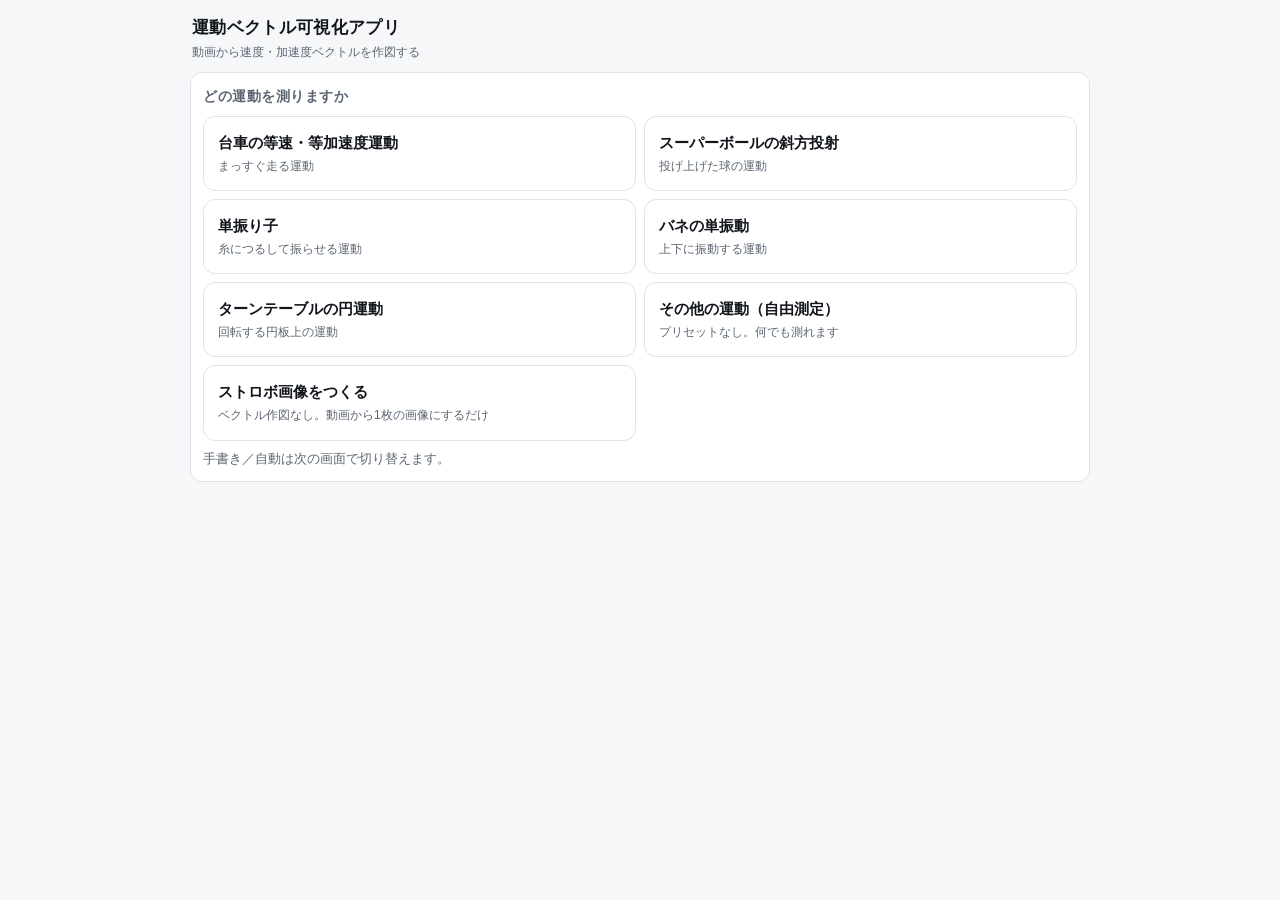
==== index.html @ 80accbe3 "背景と点のずれ・ルーペの欠けを修正、Δv の倍率を1つに、集まるアニメを復活 背景と点のずれ（stage.js） - ストロボ画像をキャンバスいっぱいに引き伸ばして描いていた。点や矢印は   toCa" ====
<!DOCTYPE html>
<html lang="ja">
<head>
<meta charset="utf-8">
<meta name="viewport" content="width=device-width, initial-scale=1, viewport-fit=cover, user-scalable=no">
<title>運動ベクトル可視化</title>
<link rel="stylesheet" href="css/base.css">
<link rel="stylesheet" href="css/app.css">
</head>
<body>
<div class="wrap">

<header>
  <div class="head-row">
    <div>
      <h1>運動ベクトル可視化アプリ</h1>
      <div class="phase">動画から速度・加速度ベクトルを作図する</div>
    </div>
    <button id="goHome" class="ghost hide">← ホーム</button>
  </div>
</header>

<!-- ============ 画面1：読み込み ============ -->
<!-- ============ 画面0：運動のタイル ============ -->
<section id="screen0">
  <div class="card">
    <h2>どの運動を測りますか</h2>
    <div id="tiles" class="tiles"></div>
    <div class="sub spaced">手書き／自動は次の画面で切り替えます。</div>
  </div>
</section>

<section id="screen1" class="hide">
  <div class="card" id="presetCard">
    <div id="presetNote"></div>
    <button id="backToTiles" class="ghost spaced-sm">運動を選び直す</button>
  </div>

  <div class="card" id="predCard">
    <h2>予測</h2>
    <label class="chk"><input type="checkbox" id="usePrediction" checked> 予測ステップを使う（教師が切り替えます）</label>
    <div id="predBody" class="spaced">
      <div id="predQuestions"></div>
      <button id="predSave" class="primary spaced">予測を記録する</button>
    </div>
    <div id="predAnswerBig" class="hide"></div>
    <button id="predRedo" class="ghost spaced-sm">予測を選び直す</button>
  </div>

  <div class="card" id="ideaCard">
    <h2>測ってみたいことリスト</h2>
    <ul class="ideas" id="ideaList"></ul>
    <div class="sub">「自由にどうぞ」より「これ測れる？」の方が手が動きます。</div>
  </div>

  <div class="card">
    <div id="drop">
      <div class="drop-title">運動を撮影した動画を読み込む</div>
      <button class="primary" id="pick">動画を選ぶ</button>
      <input type="file" id="file" accept="video/*">
      <div class="sub drop-note">ここにドラッグ＆ドロップもできます／動画は端末の外に出ません</div>
    </div>
    <div class="row tight spaced hide" id="sampleRow">
      <button id="sampleBtn" class="grow">お手本を試す</button>
    </div>
    <div id="loadState" class="sub load-state"></div>
    <div class="bar hide" id="scanBar"><i></i></div>
  </div>

  <div class="card" id="guideOne">
    <h2>撮影で守ること</h2>
    <div class="lead">カメラを固定して、運動面と平行に撮る。</div>
    <div class="sub spaced-sm">守るルールは一つだけです。</div>
  </div>

  <div class="card" id="guideFull">
    <h2>撮影ガイド</h2>
    <div class="lead">必ず守ること</div>
    <ul class="guide">
      <li>カメラを固定する（スタンド・三脚）</li>
      <li>運動が起きる面と、カメラの撮像面を平行にする</li>
      <li>少し離れてズームで撮る（近くから広角だと遠近で矢印が歪む）</li>
      <li><b>AE/AF をロックする</b>（iPhone は長押し）。露出が動くとストロボ画像が破綻する</li>
      <li><b>運動面と背景の間に距離を取る</b>（影が背景に落ちにくくなる）</li>
    </ul>
    <details>
      <summary>できれば</summary>
      <ul>
        <li>スローモーション（120fps 以上）で撮る。30fps だと室内では尾を引いて中心が定まらない</li>
        <li>明るい場所で撮る／ズームは録画前に決め、録画中は触らない</li>
        <li>動かない場所にも同じシールを1枚貼る（カメラぶれ補正用）</li>
      </ul>
    </details>
  </div>
</section>

<!-- ============ 画面2：コマ送りと打点 ============ -->
<section id="screen2" class="hide">

  <div class="col-main">
  <div class="card pred-strip hide" id="predStrip"></div>

  <div class="card" id="stageCard">
    <div id="stage">
      <video id="vid" playsinline muted class="hide"></video>
      <canvas id="cv"></canvas>
      <canvas id="loupe" width="260" height="260"></canvas>
      <div id="hint">画面をタップで打点／長押しでルーペ</div>
    </div>
    <canvas id="tl"></canvas>
    <div class="row between labels">
      <span class="mono" id="frameLabel">コマ 0 / 0</span>
      <span class="mono sub" id="timeLabel">t = 0.000 s</span>
    </div>
    <div class="row tight spaced-sm">
      <button id="fitTrack" class="grow">軌道に合わせる</button>
      <button id="fitAll" class="ghost">全体</button>
    </div>
    <div class="sub mono spaced-sm" id="fitLabel">全体を表示中</div>
  </div>

  </div><!-- /col-main -->

  <div class="col-side">
  <div class="card card-tool">
    <h2>コマ送り</h2>
    <div class="row tight">
      <button id="prev10">≪ −10</button>
      <button id="prev" class="grow">◀ 前</button>
      <button id="next" class="grow">次 ▶</button>
      <button id="next10">+10 ≫</button>
    </div>
  </div>

  <div class="card card-tool">
    <h2>トリム（解析に使う区間）</h2>
    <div class="row tight">
      <button id="setIn" class="grow">ここをイン点に</button>
      <button id="setOut" class="grow">ここをアウト点に</button>
      <button id="resetTrim" class="ghost">全体</button>
    </div>
    <div class="row tight spaced-sm">
      <button id="gotoIn" class="grow">⇤ イン点へ</button>
      <button id="gotoOut" class="grow">アウト点へ ⇥</button>
    </div>
    <div class="row spaced-sm">
      <label class="chk"><input type="checkbox" id="limitTrim"> イン〜アウトだけを表示する</label>
    </div>
    <div class="sub mono spaced" id="trimLabel"></div>
    <div class="sub">余計な前後（手で押している区間、バウンド後など）を先に切り落とします。追跡・背景推定より前に確定させる設計です。</div>
  </div>

  <div class="card card-tool" id="trackCard">
    <h2>自動追跡</h2>
    <div class="row tight">
      <button id="pickColor" class="grow">追う色を指定</button>
      <button id="pickMarker" class="grow">固定マーカーを指定</button>
    </div>
    <div class="row spaced">
      <span class="sub">追う色</span>
      <span id="colorChip" class="chip"></span>
      <span class="sub mono" id="colorLabel"></span>
    </div>

    <div class="slider spaced">
      <label>色相の幅 <span class="mono" id="hueTolVal">25°</span></label>
      <input type="range" id="hueTol" min="5" max="60" value="25">
    </div>
    <div class="slider">
      <label>彩度の下限 <span class="mono" id="satMinVal">0.35</span></label>
      <input type="range" id="satMin" min="5" max="90" value="35">
    </div>

    <div class="row tight spaced">
      <button id="runTrack" class="primary grow">自動追跡を実行</button>
      <button id="clearTrack" class="ghost">結果を消す</button>
    </div>
    <div class="bar hide spaced-sm" id="trackBar"><i></i></div>

    <div class="row spaced">
      <label class="chk"><input type="checkbox" id="useMarker" checked> カメラぶれ補正を使う（固定マーカーの変位を差し引く）</label>
    </div>
    <div class="sub spaced" id="trackResult">シールをタップして色を指定してから実行してください。追跡できなかったコマは手動で打てます。</div>
    <button id="gotoLost" class="ghost hide spaced">見失ったコマへ</button>
  </div>

  <div class="card card-tool" id="pointCard">
    <h2>打点</h2>
    <div class="row tight">
      <button id="delCur" class="grow">このコマの点を消す</button>
      <button id="undo" class="grow">直前を取り消す</button>
      <button id="clearAll" class="ghost">全消去</button>
    </div>
    <div class="row spaced">
      <label class="chk"><input type="checkbox" id="autoAdv" checked> 打点したら
        <input type="number" id="advStep" value="2" min="1" max="60"> コマ進む</label>
    </div>
    <div class="sub">この自動送りが、手動打点の<b>等間隔を保証しています</b>。切ると Δt が不揃いになります。</div>
    <div class="row tight spaced">
      <button id="halveStep" class="grow">間を埋める（点を倍にする）</button>
      <button id="cancelFill" class="ghost hide">やめる</button>
    </div>
    <div class="sub" id="fillInfo">粗く打ってしまっても、あとから間のコマへ順に案内します。撮り直しは要りません。</div>
    <div class="row tight spaced-sm">
      <label class="chk"><input type="checkbox" id="showAll" checked> 打点をすべて表示</label>
      <label class="chk"><input type="checkbox" id="showNum" checked> 番号を表示</label>
    </div>
    <div class="sub mono spaced" id="ptLabel"></div>
  </div>

  <div class="card card-tool">
    <h2>使うコマ（等間隔）</h2>
    <div class="slider">
      <label>何コマおきに使うか <span class="mono" id="selIntervalVal">3 コマおき</span></label>
      <input type="range" id="selInterval" min="1" max="30" value="3">
    </div>
    <div class="sub mono" id="selInfo"></div>
    <div class="slider spaced">
      <label>開始をずらす <span class="mono" id="selOffsetVal">0 コマ</span></label>
      <input type="range" id="selOffset" min="0" max="5" value="0">
    </div>
    <div class="row tight">
      <button id="useSuggest" class="grow">推奨の間隔にする</button>
    </div>
    <div class="row spaced">
      <label class="chk"><input type="checkbox" id="showPreview"> 加速度のプレビューを出す（教師用・<b>答えが見えます</b>）</label>
    </div>
    <div class="sub spaced" id="selSuggest"></div>
    <details class="spaced">
      <summary>点の数の上限</summary>
      <div class="slider spaced-sm">
        <label>最大 <span class="mono" id="selCountVal">24 点</span></label>
        <input type="range" id="selCount" min="3" max="30" value="24">
      </div>
      <div class="sub">区間が長いと点が多くなりすぎてストロボ画像が潰れます。その上限です。</div>
    </details>
    <div class="sub spaced">
      使う範囲は<b>トリム</b>で決めます。ここでは「何コマおきに使うか」だけを決めてください。
      間隔を狭めると点が増え、広げると減ります。「Δv の向きの不確かさ」が、その間隔で読み取れる精度です。
    </div>
  </div>

  <div class="card card-tool">
    <h2>ストロボ画像</h2>
    <div class="row tight">
      <select id="strobeMethod" class="grow">
        <option value="diff">中央値背景＋全画面差分（既定）</option>
        <option value="cutout">マーカー切り抜き貼り付け（退避先）</option>
        <option value="lighten">比較明合成（暗幕向き）</option>
      </select>
    </div>
    <div class="row tight spaced">
      <button id="makeStrobe" class="primary grow">ストロボ画像を作る</button>
    </div>
    <div class="bar hide spaced-sm" id="strobeBar"><i></i></div>
    <div class="sub spaced" id="strobeInfo">先に「使うコマ」を決めてから作ります。座標が無くても作れます。</div>

    <div id="thresholdRow" class="slider spaced">
      <label>閾値（物体が欠ける ← → ゴミが写る） <span class="mono" id="thresholdVal">1.00 倍</span></label>
      <input type="range" id="thresholdScale" min="30" max="300" value="100">
      <div class="sub mono" id="thresholdInfo"></div>
    </div>
    <div id="cutoutRow" class="slider hide">
      <label>切り抜き半径 <span class="mono" id="cutoutVal">18 px</span></label>
      <input type="range" id="cutoutRadius" min="6" max="60" value="18">
    </div>
    <div class="row">
      <label class="chk"><input type="checkbox" id="fadeOld" checked> 古いコマを薄くする（振り子・円運動で必要）</label>
    </div>
    <div class="row tight spaced hide" id="strobeAfter">
      <button id="toggleStrobe" class="grow">動画に戻る</button>
      <button id="savePng">PNGで保存</button>
    </div>
    <div class="row tight spaced hide" id="toVectors">
      <button id="goVectors" class="grow">このままベクトルも描いてみますか？</button>
    </div>
  </div>

  <div class="card" id="drawCard">
    <h2>作図</h2>
    <div class="chips" id="stepChips"></div>
    <div class="sub spaced" id="drawHint">ストロボ画像を作ってから「作図をはじめる」を押してください。</div>
    <div class="row tight spaced" id="drawModeRow">
      <select id="drawMode" class="grow">
        <option value="hand">手書きモード（生徒が描く）</option>
        <option value="auto">自動モード（提示・下見用）</option>
      </select>
    </div>
    <div id="autoSetupRow" class="hide spaced">
      <label class="chk"><input type="checkbox" id="autoRunAll" checked>
        結果（軌道の上の矢印）まで一気に進む</label>
      <div class="sub spaced-sm" id="autoQuality"></div>
      <button id="autoWiden" class="hide spaced-sm grow"></button>
    </div>
    <button id="startDraw" class="primary spaced">作図をはじめる</button>
    <div class="row tight spaced hide" id="drawActions">
      <button id="fillRest" class="hide grow">残りを自動で描く</button>
      <button id="nextStep" class="primary hide grow">次のステップへ</button>
      <button id="collectBtn" class="primary hide grow">始点を揃える</button>
      <button id="confirmDv" class="primary hide grow">この向きで決定</button>
      <button id="restPairs" class="hide grow">残りの組を自動で</button>
      <button id="checkBtn" class="primary hide grow">答え合わせ</button>
      <button id="advBtn" class="ghost hide grow">発展：ホドグラフ</button>
      <button id="autoNext" class="primary hide grow">次へ</button>
      <button id="drawUndo" class="ghost hide">1本消す</button>
      <button id="drawReset" class="ghost hide">最初から</button>
      <button id="drawExit" class="ghost hide">作図をやめる</button>
    </div>
    <div class="row tight spaced-sm hide" id="animRow">
      <label class="chk"><input type="checkbox" id="fastAnim"> アニメを速く</label>
    </div>
    <div class="slider hide spaced" id="dvScaleRow">
      <label>Δv の拡大 <span class="mono" id="hodoZoomVal">×1.0（実寸）</span></label>
      <input type="range" id="hodoZoom" min="10" max="80" value="10">
      <div class="sub spaced-sm">⑤の軌道上でも、発展のホドグラフでも同じ倍率を使います。</div>
    </div>
    <div id="hodoRow" class="hide spaced">
      <div class="sub spaced-sm">発展。速度ベクトルの始点を1つの原点に集めた図です。⑤の軌道上の Δv と行き来しながら見てください。</div>
      <select id="hodoMode">
        <option value="all">全集合（矢印をすべて重ねる）</option>
        <option value="pair">ペア送り（2本ずつ送る）</option>
        <option value="stair">階段（始点をずらして並べる）</option>
      </select>
      <div class="slider hide spaced-sm" id="gapRow">
        <label>段差（0 にすると全部重なります） <span class="mono" id="hodoGapVal">100 %</span></label>
        <input type="range" id="hodoGap" min="0" max="100" value="100">
      </div>
      <div class="slider hide spaced-sm" id="pairRow">
        <label>組を送る <span class="mono" id="pairVal"></span></label>
        <input type="range" id="pairSlider" min="0" max="8" value="0">
      </div>
    </div>
    <div id="layerRow" class="hide spaced">
      <div class="sub">軌道の上に何を描くか</div>
      <div class="row tight spaced-sm">
        <label class="chk"><input type="checkbox" id="lyPos"> ① 位置</label>
        <label class="chk"><input type="checkbox" id="lyVel" checked> ② 速度</label>
        <label class="chk"><input type="checkbox" id="lyDv" checked> Δv（加速度）</label>
        <label class="chk"><input type="checkbox" id="lyPred" checked> 予測</label>
      </div>
      <div class="row spaced-sm">
        <label class="chk"><input type="checkbox" id="focusOn"> 1点ずつ見る（軌道の上で三角形を作る）</label>
      </div>
      <div class="slider hide spaced-sm" id="focusRow">
        <label>どの点 <span class="mono" id="focusVal"></span></label>
        <input type="range" id="focusSlider" min="0" max="8" value="0">
      </div>
      <div class="sub mono spaced-sm" id="scaleNote"></div>
    </div>
    <div class="sub" id="checkResult"></div>
    <div id="revealBox" class="reveal hide"></div>
  </div>

  <div class="card card-tool">
    <h2>診断</h2>
    <table class="stat"><tbody id="stats"></tbody></table>
    <div id="warnBox" class="spaced"></div>
  </div>

  <div class="card card-tool">
    <h2>書き出し・確認</h2>
    <div class="row tight">
      <button id="csv" class="grow">座標をCSVで書き出す</button>
      <button id="dump" class="ghost">コンソールに出力</button>
    </div>
    <div class="row tight spaced">
      <button id="rot" class="ghost">画像を90°回す</button>
      <button id="reload" class="ghost">別の動画を読む</button>
    </div>
    <div class="sub spaced">開発者コンソールで <span class="mono">state.frames</span> を確認できます（<span class="mono">window.state</span>）。</div>
  </div>
  </div><!-- /col-side -->

</section>
</div>

<!-- ===================================================================
     読み込み順（依存の浅いものから）。build.py はこの順に連結する。
     順序を変えるときは README.md の「モジュール構成」も直すこと。
     =================================================================== -->
<script src="js/core/state.js"></script>
<script src="js/core/bus.js"></script>
<script src="js/core/coords.js"></script>
<script src="js/ui/dom.js"></script>
<script src="js/presets/presets.js"></script>
<script src="js/presets/samples.js"></script>
<script src="js/core/points.js"></script>
<script src="js/core/drawing.js"></script>
<script src="js/core/wakelock.js"></script>
<script src="js/analysis/color.js"></script>
<script src="js/analysis/blob.js"></script>
<script src="js/analysis/strobe.js"></script>
<script src="js/video/frames.js"></script>
<script src="js/video/scanner.js"></script>
<script src="js/video/loader.js"></script>
<script src="js/video/tracker.js"></script>
<script src="js/ui/stage.js"></script>
<script src="js/ui/arrows.js"></script>
<script src="js/ui/overlay.js"></script>
<script src="js/ui/timeline.js"></script>
<script src="js/ui/loupe.js"></script>
<script src="js/ui/pointer.js"></script>
<script src="js/analysis/diagnostics.js"></script>
<script src="js/io/exporter.js"></script>
<script src="js/ui/controls.js"></script>
<script src="js/ui/track-controls.js"></script>
<script src="js/ui/selection.js"></script>
<script src="js/ui/hodograph.js"></script>
<script src="js/ui/draw-steps.js"></script>
<script src="js/ui/prediction.js"></script>
<script src="js/ui/tiles.js"></script>
<script src="js/ui/strobe-controls.js"></script>
<script src="js/main.js"></script>
</body>
</html>
---- css/base.css ----
/* base.css — 配色トークン・リセット・共通部品
   画面固有のレイアウトは app.css に書くこと */
:root{
  --bg:#f6f7f9; --card:#fff; --ink:#12161c; --sub:#5b6572;
  --line:#dfe3e8; --accent:#0b6bcb; --accent-ink:#fff;
  --warn:#c0392b; --ok:#1b7f4b; --mark:#ff2d6f;
  --radius:12px;
}
*{box-sizing:border-box; -webkit-tap-highlight-color:transparent;}
html,body{margin:0; padding:0;}
body{
  background:var(--bg); color:var(--ink);
  font:15px/1.6 -apple-system,BlinkMacSystemFont,"Hiragino Sans","Noto Sans JP",sans-serif;
  padding:0 12px 40px; overscroll-behavior-y:contain;
}
.wrap{max-width:900px; margin:0 auto;}

/* --- 部品 --- */
.card{background:var(--card); border:1px solid var(--line); border-radius:var(--radius); padding:12px; margin-bottom:12px;}
.card h2{font-size:14px; margin:0 0 8px; color:var(--sub); font-weight:600; letter-spacing:.04em;}
button{
  font:inherit; font-weight:600; color:var(--ink); background:#fff;
  border:1px solid var(--line); border-radius:10px; min-height:44px; padding:0 14px; cursor:pointer;
}
button:active{background:#eef1f5;}
button.primary{background:var(--accent); color:var(--accent-ink); border-color:var(--accent);}
button.ghost{background:transparent;}
button:disabled{opacity:.4; cursor:default;}
input[type=number]{font:inherit; width:64px; min-height:40px; border:1px solid var(--line); border-radius:8px; padding:0 8px;}
label.chk{display:inline-flex; align-items:center; gap:6px; font-size:13px; color:var(--sub);}
details{border-top:1px solid var(--line); padding-top:10px; margin-top:10px;}
summary{cursor:pointer; font-weight:600; font-size:14px;}
details ul{margin:8px 0 0 -8px; padding-left:20px;}
details li{margin:4px 0; font-size:13px; color:var(--sub);}
details li b{color:var(--ink);}
.bar{height:8px; background:#e6e9ee; border-radius:5px; overflow:hidden;}
.bar>i{display:block; height:100%; background:var(--accent); width:0;}
.pill{display:inline-block; padding:2px 8px; border-radius:999px; background:#eef1f5; font-size:12px; color:var(--sub);}
table.stat{width:100%; border-collapse:collapse; font-size:13px;}
table.stat td{padding:3px 0; vertical-align:top;}
table.stat td:first-child{color:var(--sub); width:9.5em;}

/* --- レイアウト用ユーティリティ --- */
.row{display:flex; gap:8px; flex-wrap:wrap; align-items:center;}
.row.tight{gap:6px;}
.row.between{justify-content:space-between;}
.grow{flex:1 1 auto;}
.spaced{margin-top:8px;}
.spaced-sm{margin-top:6px;}
.hide{display:none !important;}

/* --- 文字 --- */
.mono{font-variant-numeric:tabular-nums; font-family:ui-monospace,SFMono-Regular,Menlo,monospace;}
.sub{color:var(--sub); font-size:13px;}
.lead{font-weight:600; font-size:14px;}
.warn{color:var(--warn); font-weight:600;}
.ok{color:var(--ok); font-weight:600;}

/* --- スライダ（閾値の調整。指で動かす前提で太めに） --- */
.slider{margin:6px 0 10px;}
.slider label{display:flex; justify-content:space-between; font-size:13px; color:var(--sub); margin-bottom:2px;}
input[type=range]{width:100%; height:32px; accent-color:var(--accent); background:transparent;}
.chip{display:inline-block; width:22px; height:22px; border-radius:6px; border:1px solid var(--line); vertical-align:middle;}
select{font:inherit; min-height:44px; border:1px solid var(--line); border-radius:10px;
        padding:0 10px; background:#fff; color:var(--ink);}

/* --- 作図のステップ表示 --- */
.chips{display:flex; gap:5px; flex-wrap:wrap;}
.chip-step{font-size:12px; padding:4px 9px; border-radius:999px; background:#eef1f5; color:var(--sub); border:1px solid transparent;}
.chip-step.now{background:var(--accent); color:#fff; font-weight:700;}
.chip-step.ok{background:#e6f4ec; color:var(--ok); border-color:#bde0cd;}
.chip-step.back{cursor:pointer; text-decoration:underline dotted;}

/* 作図中は他のカードを畳む。390px の縦画面では、キャンバスと操作ボタンが
   離れているとスクロールしながら描くことになり実用にならない */
body.drawing .card-tool{display:none;}
---- css/app.css ----
/* app.css — 画面固有のレイアウト */
header{padding:14px 2px 10px;}
h1{font-size:17px; margin:0; letter-spacing:.02em;}
.phase{font-size:12px; color:var(--sub); margin-top:2px;}

/* 画面1：読み込み */
#drop{border:2px dashed var(--line); border-radius:14px; padding:26px 14px; text-align:center; background:#fff;}
#drop.hot{border-color:var(--accent); background:#eef5fd;}
#file{display:none;}
.drop-title{font-weight:600; margin-bottom:10px;}
.drop-note{margin-top:10px;}
.load-state{margin-top:10px;}
ul.guide{margin:6px 0 0 -8px; padding-left:20px;}

/* 画面2：ステージ */
#stage{position:relative; background:#0d1117; border-radius:var(--radius); overflow:hidden; touch-action:none;}
#cv{display:block; width:100%; touch-action:none;}
#vid{display:block; width:100%; background:#000;}
#loupe{position:absolute; pointer-events:none; display:none; z-index:5;}
/* ヒントは必ず pointer-events:none にすること。
   左上の打点をこのラベルが吸い込んでしまう（実際に踏んだ不具合） */
#hint{position:absolute; left:8px; top:8px; z-index:4; background:rgba(0,0,0,.55); color:#fff;
      font-size:12px; padding:4px 8px; border-radius:6px;
      pointer-events:none; transition:opacity .5s;}
#hint.fade{opacity:0;}
#tl{display:block; width:100%; height:52px; touch-action:none; margin-top:6px;}
.labels{margin-top:2px;}

/* 予測ステップ */
.pred-q{margin-bottom:12px;}
.pred-qtext{font-weight:600; font-size:14px; margin-bottom:6px;}
.pred-opt{display:flex; align-items:center; gap:8px; min-height:40px; padding:2px 6px;
          border:1px solid var(--line); border-radius:8px; margin-bottom:5px; font-size:14px;}
.pred-opt b{display:inline-block; width:1.4em; text-align:center; color:var(--accent);}
.pred-title{font-size:12px; color:var(--sub); letter-spacing:.06em;}
.pred-big{font-size:38px; font-weight:800; letter-spacing:.10em; line-height:1.15; color:var(--ink);}
.pred-line{font-size:14px; margin-top:2px;}
.pred-strip{display:flex; align-items:center; gap:10px; padding:8px 12px; font-size:13px; color:var(--sub);}
.pred-strip-big{font-size:22px; letter-spacing:.10em; color:var(--ink);}

/* トップページのタイル */
.tiles{display:grid; grid-template-columns:1fr; gap:8px;}
@media (min-width:560px){ .tiles{grid-template-columns:1fr 1fr;} }
.tile{display:flex; flex-direction:column; align-items:flex-start; gap:2px;
      text-align:left; padding:14px; min-height:64px; background:#fff;
      border:1px solid var(--line); border-radius:12px; width:100%;}
.tile:active{background:#eef1f5;}
.tile-name{font-size:15px; font-weight:700;}
.tile-sub{font-size:12px; color:var(--sub); font-weight:400;}
ul.ideas{margin:6px 0 10px -8px; padding-left:20px; columns:2; font-size:13px; color:var(--sub);}
ul.ideas li{margin:2px 0; break-inside:avoid;}

/* ストロボ画像だけを作るモードでは、追跡・打点・作図を出さない */
body.mode-strobe #trackCard,
body.mode-strobe #pointCard,
body.mode-strobe #drawCard{display:none;}
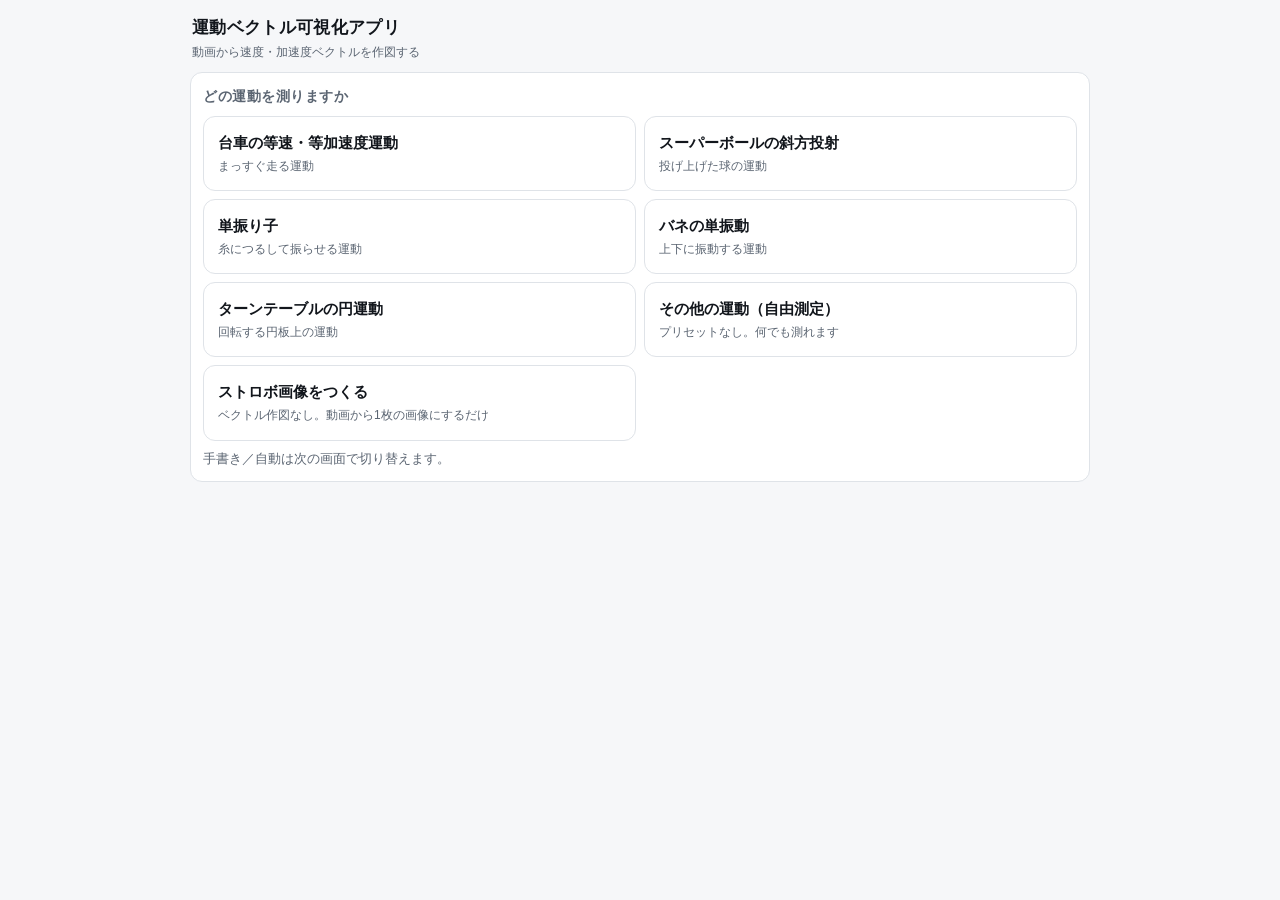
==== commit f34c1e8b: "はみ出した矩形の描画を修正、点の数を主役に、発展の集約を一本ずつ 背景と点のずれ（実機で再発） - ③④で広げる表示範囲 pairViewCrop が動画の外へ出ていた。横画面の動画   1920x1" ====
--- a/index.html
+++ b/index.html
@@ -226,16 +226,18 @@
       <label class="chk"><input type="checkbox" id="showPreview"> 加速度のプレビューを出す（教師用・<b>答えが見えます</b>）</label>
     </div>
     <div class="sub spaced" id="selSuggest"></div>
-    <details class="spaced">
-      <summary>点の数の上限</summary>
-      <div class="slider spaced-sm">
-        <label>最大 <span class="mono" id="selCountVal">24 点</span></label>
-        <input type="range" id="selCount" min="3" max="30" value="24">
-      </div>
-      <div class="sub">区間が長いと点が多くなりすぎてストロボ画像が潰れます。その上限です。</div>
-    </details>
+    <div class="slider spaced">
+      <label>使う点の数（上限） <span class="mono" id="selCountVal">8 点</span></label>
+      <input type="range" id="selCount" min="3" max="30" value="8">
+    </div>
     <div class="sub spaced">
-      使う範囲は<b>トリム</b>で決めます。ここでは「何コマおきに使うか」だけを決めてください。
+      <b>点を減らすと、1本あたりの矢印が長くなって作図しやすくなります。</b>
+      矢印は実寸で描くので、矢印の長さはそのまま点の間隔です。
+      間隔が広がるぶん Δv の向きの精度も上がるので、作図のしやすさと測定の確かさは同じ方向を向きます。
+      一次元の運動なら5点（3組）で規則性は見えます。円運動は回転が見えるよう7〜8点あると安心です。
+    </div>
+    <div class="sub spaced">
+      使う範囲は<b>トリム</b>で決めます。ここでは「何コマおきに使うか」と「点の数」を決めてください。
       間隔を狭めると点が増え、広げると減ります。「Δv の向きの不確かさ」が、その間隔で読み取れる精度です。
     </div>
   </div>
@@ -316,6 +318,7 @@
     </div>
     <div id="hodoRow" class="hide spaced">
       <div class="sub spaced-sm">発展。速度ベクトルの始点を1つの原点に集めた図です。⑤の軌道上の Δv と行き来しながら見てください。</div>
+      <label class="chk spaced-sm"><input type="checkbox" id="hodoDv"> Δv も重ねる（まず先端が描く形を見てから）</label>
       <select id="hodoMode">
         <option value="all">全集合（矢印をすべて重ねる）</option>
         <option value="pair">ペア送り（2本ずつ送る）</option>
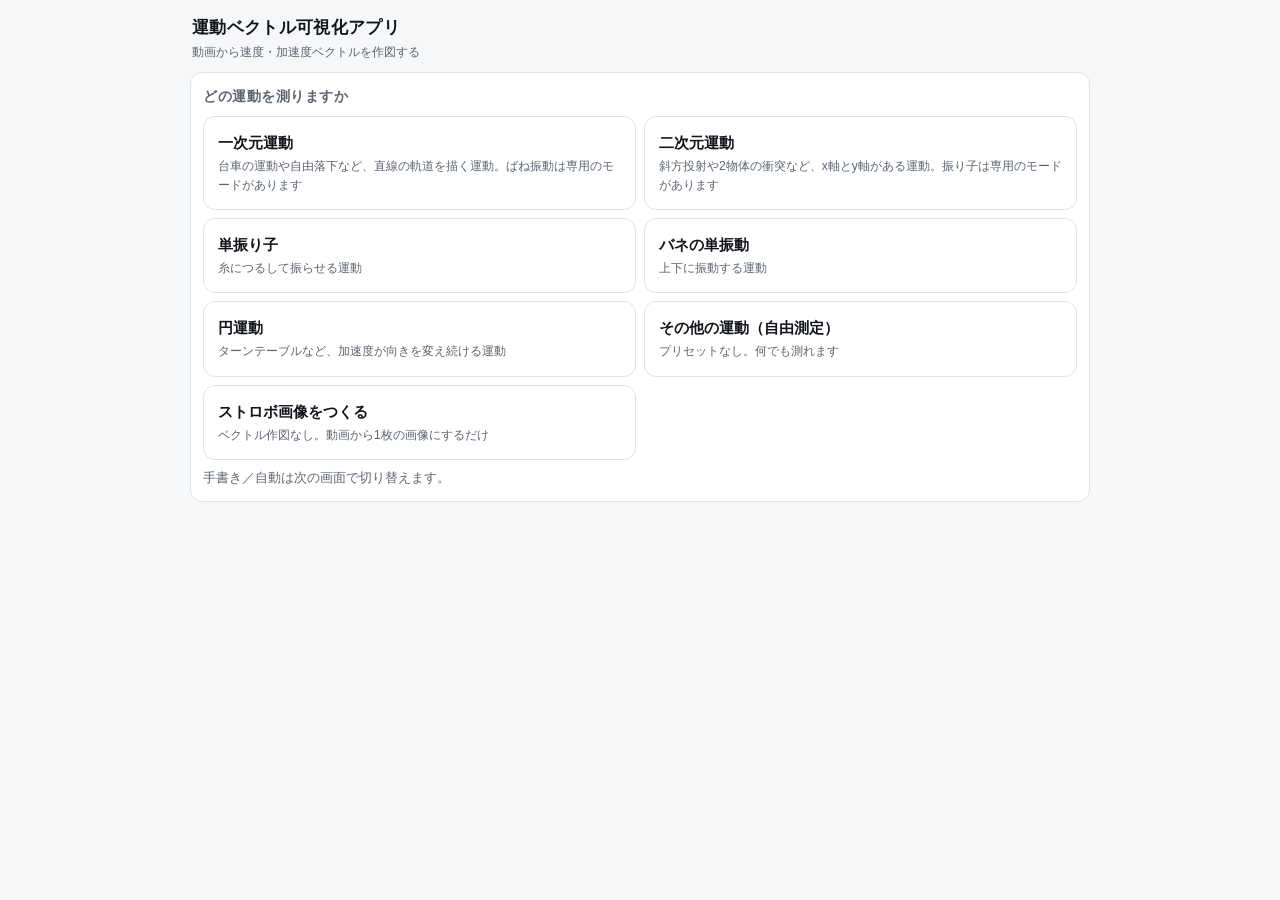
==== commit 83d21e66: "点の数を主、間隔を従に。タイル名を運動の種類へ。予測は既定OFF 点の数が主、間隔は従 - 作図で決めたいのは「何点使うか」であって「何コマおきか」ではない。   点の数から間隔を逆算すれば、点は必ず" ====
--- a/index.html
+++ b/index.html
@@ -38,7 +38,7 @@
 
   <div class="card" id="predCard">
     <h2>予測</h2>
-    <label class="chk"><input type="checkbox" id="usePrediction" checked> 予測ステップを使う（教師が切り替えます）</label>
+    <label class="chk"><input type="checkbox" id="usePrediction"> 予測ステップを使う（教師が切り替えます）</label>
     <div id="predBody" class="spaced">
       <div id="predQuestions"></div>
       <button id="predSave" class="primary spaced">予測を記録する</button>
@@ -211,35 +211,29 @@
   <div class="card card-tool">
     <h2>使うコマ（等間隔）</h2>
     <div class="slider">
-      <label>何コマおきに使うか <span class="mono" id="selIntervalVal">3 コマおき</span></label>
-      <input type="range" id="selInterval" min="1" max="30" value="3">
-    </div>
-    <div class="sub mono" id="selInfo"></div>
-    <div class="slider spaced">
-      <label>開始をずらす <span class="mono" id="selOffsetVal">0 コマ</span></label>
-      <input type="range" id="selOffset" min="0" max="5" value="0">
-    </div>
-    <div class="row tight">
-      <button id="useSuggest" class="grow">推奨の間隔にする</button>
-    </div>
+      <label>使う点の数 <span class="mono" id="selCountVal">7 点</span></label>
+      <input type="range" id="selCount" min="3" max="20" value="7">
+    </div>
+    <div class="sub spaced-sm"><b>点を減らすと、1本あたりの矢印が長くなって作図しやすくなります。</b>
+      間隔はトリムした区間に行き渡るよう自動で決まります。</div>
+    <div class="sub mono spaced" id="selInfo"></div>
+    <div class="sub spaced" id="selSuggest"></div>
     <div class="row spaced">
       <label class="chk"><input type="checkbox" id="showPreview"> 加速度のプレビューを出す（教師用・<b>答えが見えます</b>）</label>
     </div>
-    <div class="sub spaced" id="selSuggest"></div>
-    <div class="slider spaced">
-      <label>使う点の数（上限） <span class="mono" id="selCountVal">8 点</span></label>
-      <input type="range" id="selCount" min="3" max="30" value="8">
-    </div>
-    <div class="sub spaced">
-      <b>点を減らすと、1本あたりの矢印が長くなって作図しやすくなります。</b>
-      矢印は実寸で描くので、矢印の長さはそのまま点の間隔です。
-      間隔が広がるぶん Δv の向きの精度も上がるので、作図のしやすさと測定の確かさは同じ方向を向きます。
-      一次元の運動なら5点（3組）で規則性は見えます。円運動は回転が見えるよう7〜8点あると安心です。
-    </div>
-    <div class="sub spaced">
-      使う範囲は<b>トリム</b>で決めます。ここでは「何コマおきに使うか」と「点の数」を決めてください。
-      間隔を狭めると点が増え、広げると減ります。「Δv の向きの不確かさ」が、その間隔で読み取れる精度です。
-    </div>
+    <details class="spaced">
+      <summary>詳細（間隔と開始位置を手で決める）</summary>
+      <div class="slider spaced-sm">
+        <label>何コマおきに使うか <span class="mono" id="selIntervalVal">3 コマおき</span></label>
+        <input type="range" id="selInterval" min="1" max="30" value="3">
+      </div>
+      <div class="slider spaced-sm">
+        <label>開始をずらす <span class="mono" id="selOffsetVal">0 コマ</span></label>
+        <input type="range" id="selOffset" min="0" max="5" value="0">
+      </div>
+      <div class="sub">こちらを動かすと、点が区間の終わりまで届かなくなることがあります。
+        振り子の折り返しをサンプル点に合わせたいときなどに使ってください。</div>
+    </details>
   </div>
 
   <div class="card card-tool">
@@ -341,6 +335,10 @@
         <label class="chk"><input type="checkbox" id="lyDv" checked> Δv（加速度）</label>
         <label class="chk"><input type="checkbox" id="lyPred" checked> 予測</label>
       </div>
+      <div class="row tight spaced-sm">
+        <label class="chk"><input type="checkbox" id="lyRay"> Δv の延長線（破線）</label>
+      </div>
+      <div class="sub spaced-sm">延長線がどこで交わるか見てください。交わらない運動もあります。</div>
       <div class="row spaced-sm">
         <label class="chk"><input type="checkbox" id="focusOn"> 1点ずつ見る（軌道の上で三角形を作る）</label>
       </div>
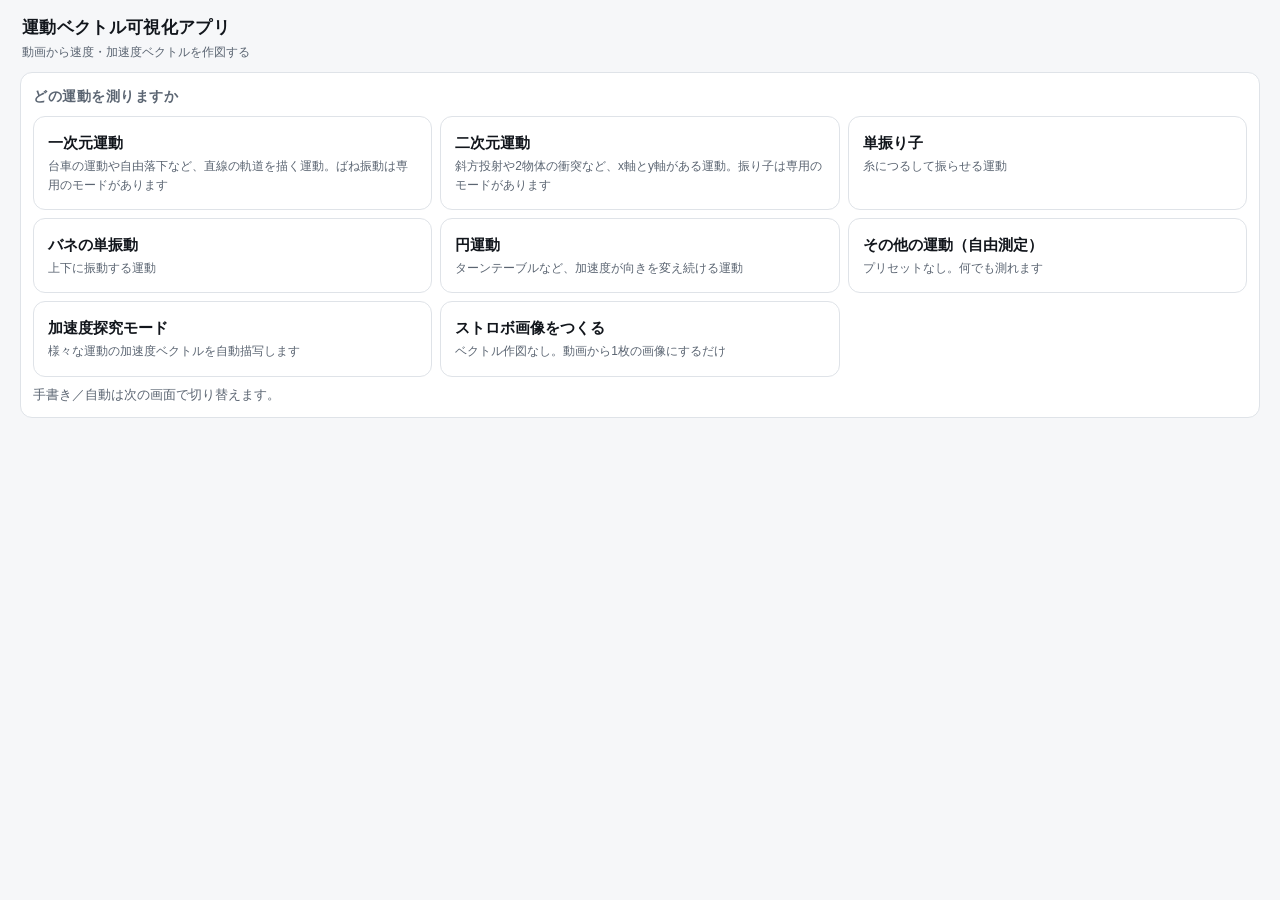
==== commit f582293b: "加速度探究モードを追加（スライダーで即時描写、アニメーションは1回だけ） タイル「加速度探究モード — 様々な運動の加速度ベクトルを自動描写します」。 作図はさせず、使う点の数を動かすたびに加速度ベク" ====
--- a/index.html
+++ b/index.html
@@ -208,7 +208,7 @@
     <div class="sub mono spaced" id="ptLabel"></div>
   </div>
 
-  <div class="card card-tool">
+  <div class="card card-tool" id="selectCard">
     <h2>使うコマ（等間隔）</h2>
     <div class="slider">
       <label>使う点の数 <span class="mono" id="selCountVal">7 点</span></label>
@@ -236,7 +236,7 @@
     </details>
   </div>
 
-  <div class="card card-tool">
+  <div class="card card-tool" id="strobeCard">
     <h2>ストロボ画像</h2>
     <div class="row tight">
       <select id="strobeMethod" class="grow">
@@ -270,6 +270,20 @@
     <div class="row tight spaced hide" id="toVectors">
       <button id="goVectors" class="grow">このままベクトルも描いてみますか？</button>
     </div>
+  </div>
+
+  <!-- 加速度探究モード専用。自動描写だけをする道具なので、作図カードは出さない -->
+  <div class="card" id="exploreCard">
+    <h2>加速度ベクトル</h2>
+    <div class="sub spaced-sm" id="exploreInfo"></div>
+    <div class="row tight spaced">
+      <button id="exploreGo" class="primary grow">次へ（加速度ベクトルを描く）</button>
+      <button id="exploreAgain" class="ghost hide grow">もう一度見る</button>
+    </div>
+    <div class="row tight spaced hide" id="exploreAfter">
+      <button id="exploreDetail" class="grow">詳しい解析へ（自分で作図する）</button>
+    </div>
+    <div id="exploreReveal" class="reveal hide"></div>
   </div>
 
   <div class="card" id="drawCard">
--- a/css/app.css
+++ b/css/app.css
@@ -13,8 +13,9 @@
 ul.guide{margin:6px 0 0 -8px; padding-left:20px;}
 
 /* 画面2：ステージ */
-#stage{position:relative; background:#0d1117; border-radius:var(--radius); overflow:hidden; touch-action:none;}
-#cv{display:block; width:100%; touch-action:none;}
+#stage{position:relative; background:#0d1117; border-radius:var(--radius); overflow:hidden;
+       touch-action:none; display:flex; justify-content:center;}
+#cv{display:block; touch-action:none;}
 #vid{display:block; width:100%; background:#000;}
 #loupe{position:absolute; pointer-events:none; display:none; z-index:5;}
 /* ヒントは必ず pointer-events:none にすること。
@@ -50,7 +51,49 @@
 ul.ideas{margin:6px 0 10px -8px; padding-left:20px; columns:2; font-size:13px; color:var(--sub);}
 ul.ideas li{margin:2px 0; break-inside:avoid;}
 
+/* ===== 加速度探究モード =====
+   作図はさせないので作図カードは出さない。代わりに専用カードを出す。
+   **body.drawing でも「使うコマ」とストロボのカードは畳まないこと。**
+   スライダーを動かすと加速度ベクトルが即時に描き直る、という往復が
+   このモードの本体で、畳むとその往復ができなくなる。 */
+#exploreCard{display:none;}
+body.mode-explore #exploreCard{display:block;}
+body.mode-explore #drawCard{display:none;}
+body.mode-explore.drawing #selectCard,
+body.mode-explore.drawing #strobeCard{display:block;}
+
 /* ストロボ画像だけを作るモードでは、追跡・打点・作図を出さない */
 body.mode-strobe #trackCard,
 body.mode-strobe #pointCard,
 body.mode-strobe #drawCard{display:none;}
+
+/* 解説。結果が出てから出す（先に読ませない） */
+.reveal{margin-top:12px; padding:10px 12px; border-radius:10px;
+        background:#f2f7fd; border:1px solid #cfe2f8;}
+.reveal-title{font-weight:700; font-size:13px; color:var(--accent); margin-bottom:4px;}
+
+/* ===== ヘッダー ===== */
+.head-row{display:flex; align-items:flex-start; justify-content:space-between; gap:10px;}
+#goHome{min-height:36px; padding:0 12px; font-size:13px; white-space:nowrap;}
+
+/* ===== レイアウト =====
+   スマホ：キャンバスを画面の上に貼り付け、操作はその下でスクロールする。
+           キャンバスの高さは画面の 42% までに抑える（stage.js 側で制限）。
+   PC・タブレット：キャンバスを左に固定し、操作は右の列に流す。
+   どちらも「キャンバスを見ながら操作ボタンを押せる」ことが目的。 */
+@media (min-width:900px){
+  .wrap{max-width:1240px;}
+  #screen2{display:grid; grid-template-columns:minmax(0,1.1fr) minmax(360px,0.9fr);
+           gap:14px; align-items:start;}
+  .col-main{position:sticky; top:10px;}
+  #screen0 .tiles{grid-template-columns:1fr 1fr 1fr;}
+  #screen1{display:grid; grid-template-columns:1fr 1fr; gap:0 14px; align-items:start;}
+  #screen1 > .card{margin-bottom:14px;}
+}
+@media (max-width:899px){
+  .col-main{position:sticky; top:0; z-index:20; background:var(--bg); padding-top:6px;}
+  #stageCard{margin-bottom:8px;}
+}
+
+/* ===== ⑥のレイヤー操作 ===== */
+#layerRow{border-top:1px solid var(--line); padding-top:10px;}
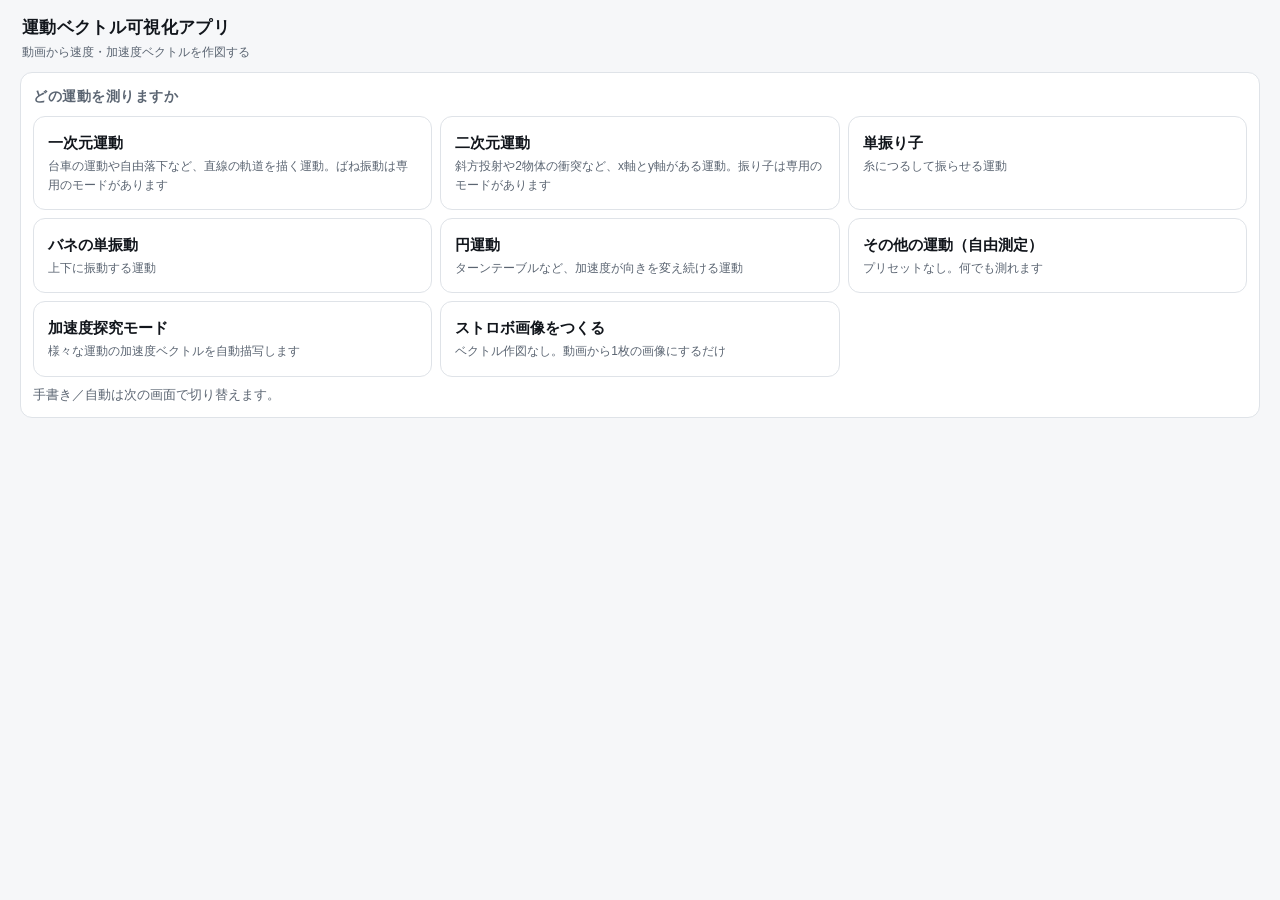
==== commit b4000fcb: "2コマ指定の追跡を追加。ステップの ✓ と飛び先の不具合を直した 【2コマ指定（ステップ3の「いいえ」から）】 ・1コマ目と2コマ目で物体を指定すると、初速・色の範囲・大きさの見当が決まる。   初速" ====
--- a/index.html
+++ b/index.html
@@ -107,6 +107,12 @@
       <canvas id="loupe" width="260" height="260"></canvas>
       <div id="hint">画面をタップで打点／長押しでルーペ</div>
     </div>
+    <!-- ルーペの逃げ場。キャンバスの中に指と重ならない場所が取れないときは
+         こちらに出す。色選択では常にここを使い、拾っている色も並べて見せる。 -->
+    <div class="row tight spaced-sm hide" id="loupeBand">
+      <div id="loupeSlot"></div>
+      <div class="grow sub" id="loupeInfo"></div>
+    </div>
     <canvas id="tl"></canvas>
     <div class="row between labels">
       <span class="mono" id="frameLabel">コマ 0 / 0</span>
@@ -122,8 +128,14 @@
   </div><!-- /col-main -->
 
   <div class="col-side">
+  <div class="card" id="stepNavCard">
+    <div class="stepnav" id="stepNav"></div>
+    <div id="stepNow" class="hide"></div>
+  </div>
+
   <div class="card card-tool">
-    <h2>コマ送り</h2>
+    <h2>コマを送る</h2>
+    <div class="sub spaced-sm">どのステップでもいつでも使えます。</div>
     <div class="row tight">
       <button id="prev10">≪ −10</button>
       <button id="prev" class="grow">◀ 前</button>
@@ -132,36 +144,77 @@
     </div>
   </div>
 
-  <div class="card card-tool">
-    <h2>トリム（解析に使う区間）</h2>
-    <div class="row tight">
-      <button id="setIn" class="grow">ここをイン点に</button>
-      <button id="setOut" class="grow">ここをアウト点に</button>
+  <div class="card card-tool" id="trimCard">
+    <h2>1. 解析に使う区間を決める</h2>
+    <div class="sub spaced-sm">1-1 運動が始まるコマへ送って「ここを t=0 に」。
+      1-2 終わるコマへ送って「ここを終点に」。</div>
+    <div class="row tight">
+      <button id="setIn" class="grow">ここを t=0 に</button>
+      <button id="setOut" class="grow">ここを終点に</button>
       <button id="resetTrim" class="ghost">全体</button>
     </div>
     <div class="row tight spaced-sm">
-      <button id="gotoIn" class="grow">⇤ イン点へ</button>
-      <button id="gotoOut" class="grow">アウト点へ ⇥</button>
+      <button id="gotoIn" class="grow">⇤ t=0 へ</button>
+      <button id="gotoOut" class="grow">終点へ ⇥</button>
     </div>
     <div class="row spaced-sm">
-      <label class="chk"><input type="checkbox" id="limitTrim"> イン〜アウトだけを表示する</label>
+      <label class="chk"><input type="checkbox" id="limitTrim"> この区間だけを表示する</label>
     </div>
     <div class="sub mono spaced" id="trimLabel"></div>
     <div class="sub">余計な前後（手で押している区間、バウンド後など）を先に切り落とします。追跡・背景推定より前に確定させる設計です。</div>
   </div>
 
-  <div class="card card-tool" id="trackCard">
-    <h2>自動追跡</h2>
-    <div class="row tight">
-      <button id="pickColor" class="grow">追う色を指定</button>
-      <button id="pickMarker" class="grow">固定マーカーを指定</button>
+  <div class="card card-tool" id="markCard">
+    <h2>2. 追う色を決める</h2>
+    <div class="sub spaced-sm">2-1 追いたいシールをタップしてください。タップしたあと指でずらして微調整できます。</div>
+    <div class="row tight">
+      <button id="pickColor" class="primary grow">追う色を指定</button>
+      <button id="pickMarker" class="grow" title="カメラが動いてしまったときの補正用です。動かない場所（机や壁）に貼ったシールを指定すると、そのシールが動いたぶんを全部の点から差し引きます。三脚で固定できていれば使わなくて構いません。">固定マーカーを指定<span class="note-mark">※</span></button>
+    </div>
+    <div class="row tight spaced hide" id="pickRow">
+      <button id="pickDecide" class="primary grow">この色で決定</button>
+      <button id="pickCancel" class="ghost">やめる</button>
     </div>
     <div class="row spaced">
       <span class="sub">追う色</span>
       <span id="colorChip" class="chip"></span>
       <span class="sub mono" id="colorLabel"></span>
     </div>
-
+    <!-- 「固定マーカー」が何なのか分からないという指摘。PC はボタンのマウスオン、
+         スマホはこの※の行で説明する（狭い画面でだけ出す） -->
+    <div class="sub spaced" id="markerHelp">※ <b>固定マーカー</b>は、カメラが動いてしまったときの補正用です。
+      動かない場所（机や壁）に貼ったシールを指定すると、そのシールが動いたぶんを全部の点から差し引きます。
+      <b>三脚で固定できていれば使わなくて構いません。</b></div>
+    <div class="row spaced">
+      <label class="chk"><input type="checkbox" id="useMarker" checked> カメラぶれ補正を使う（固定マーカーの変位を差し引く）</label>
+    </div>
+  </div>
+
+  <div class="card card-tool" id="trackCard">
+    <h2>3. 自動で追跡する</h2>
+    <div class="row tight">
+      <button id="runTrack" class="primary grow">自動追跡を実行</button>
+      <button id="clearTrack" class="ghost">結果を消す</button>
+    </div>
+    <div class="bar hide spaced-sm" id="trackBar"><i></i></div>
+    <div class="sub spaced" id="trackResult">先に「追う色を指定」をしてから実行してください。追跡できなかったコマは手動で打てます。</div>
+    <div class="row tight spaced hide" id="trackAskRow">
+      <span class="sub grow">うまくいきましたか？</span>
+      <button id="trackOk" class="primary">はい</button>
+      <button id="trackNg" class="ghost">いいえ</button>
+    </div>
+    <div class="sub spaced hide" id="trackAdvice"></div>
+    <!-- 2コマ指定。うまくいく素材では手順を増やさず、困った人だけが
+         追加の1手を払う形にするため、ここ（「いいえ」のあと）に置く -->
+    <div class="row tight spaced hide" id="twoRow">
+      <button id="twoStart" class="grow">2コマで指定して精度を上げる</button>
+    </div>
+    <div class="sub spaced hide" id="twoInfo"></div>
+    <div class="row tight spaced hide" id="twoRunRow">
+      <button id="twoRun" class="primary grow">この設定で追跡する</button>
+      <button id="twoClear" class="ghost">やめる</button>
+    </div>
+    <button id="gotoLost" class="ghost hide spaced">見失ったコマへ</button>
     <div class="slider spaced">
       <label>色相の幅 <span class="mono" id="hueTolVal">25°</span></label>
       <input type="range" id="hueTol" min="5" max="60" value="25">
@@ -170,22 +223,11 @@
       <label>彩度の下限 <span class="mono" id="satMinVal">0.35</span></label>
       <input type="range" id="satMin" min="5" max="90" value="35">
     </div>
-
-    <div class="row tight spaced">
-      <button id="runTrack" class="primary grow">自動追跡を実行</button>
-      <button id="clearTrack" class="ghost">結果を消す</button>
-    </div>
-    <div class="bar hide spaced-sm" id="trackBar"><i></i></div>
-
-    <div class="row spaced">
-      <label class="chk"><input type="checkbox" id="useMarker" checked> カメラぶれ補正を使う（固定マーカーの変位を差し引く）</label>
-    </div>
-    <div class="sub spaced" id="trackResult">シールをタップして色を指定してから実行してください。追跡できなかったコマは手動で打てます。</div>
-    <button id="gotoLost" class="ghost hide spaced">見失ったコマへ</button>
-  </div>
-
-  <div class="card card-tool" id="pointCard">
-    <h2>打点</h2>
+    <div class="sub">見つけられないときは<b>彩度の下限を下げる</b>、背景まで拾ってしまうときは<b>色相の幅を狭める</b>。</div>
+  </div>
+
+  <details class="card card-tool" id="pointCard">
+    <summary>手で打つ（自動追跡がうまくいかないとき）</summary>
     <div class="row tight">
       <button id="delCur" class="grow">このコマの点を消す</button>
       <button id="undo" class="grow">直前を取り消す</button>
@@ -206,15 +248,15 @@
       <label class="chk"><input type="checkbox" id="showNum" checked> 番号を表示</label>
     </div>
     <div class="sub mono spaced" id="ptLabel"></div>
-  </div>
+  </details>
 
   <div class="card card-tool" id="selectCard">
-    <h2>使うコマ（等間隔）</h2>
+    <h2>4. 使うコマを決める（等間隔）</h2>
     <div class="slider">
       <label>使う点の数 <span class="mono" id="selCountVal">7 点</span></label>
       <input type="range" id="selCount" min="3" max="20" value="7">
     </div>
-    <div class="sub spaced-sm"><b>点を減らすと、1本あたりの矢印が長くなって作図しやすくなります。</b>
+    <div class="sub spaced-sm"><b>点を減らすと矢印が長くなって作図しやすくなります。矢印がズレる場合は点を減らしてみてください。</b>
       間隔はトリムした区間に行き渡るよう自動で決まります。</div>
     <div class="sub mono spaced" id="selInfo"></div>
     <div class="sub spaced" id="selSuggest"></div>
@@ -237,7 +279,7 @@
   </div>
 
   <div class="card card-tool" id="strobeCard">
-    <h2>ストロボ画像</h2>
+    <h2>5. ストロボ画像をつくる</h2>
     <div class="row tight">
       <select id="strobeMethod" class="grow">
         <option value="diff">中央値背景＋全画面差分（既定）</option>
@@ -287,15 +329,18 @@
   </div>
 
   <div class="card" id="drawCard">
-    <h2>作図</h2>
+    <h2>6. 作図</h2>
     <div class="chips" id="stepChips"></div>
     <div class="sub spaced" id="drawHint">ストロボ画像を作ってから「作図をはじめる」を押してください。</div>
-    <div class="row tight spaced" id="drawModeRow">
-      <select id="drawMode" class="grow">
+    <!-- 自動モードは加速度探究モードのタイルと役割が重なった。生徒が
+         「作図をはじめる」の隣でこれを見つけると答えが出てしまうので畳む。 -->
+    <details class="spaced" id="drawModeRow">
+      <summary class="sub">教師用：提示・下見のモード</summary>
+      <select id="drawMode" class="grow spaced-sm">
         <option value="hand">手書きモード（生徒が描く）</option>
         <option value="auto">自動モード（提示・下見用）</option>
       </select>
-    </div>
+    </details>
     <div id="autoSetupRow" class="hide spaced">
       <label class="chk"><input type="checkbox" id="autoRunAll" checked>
         結果（軌道の上の矢印）まで一気に進む</label>
@@ -420,6 +465,7 @@
 <script src="js/ui/controls.js"></script>
 <script src="js/ui/track-controls.js"></script>
 <script src="js/ui/selection.js"></script>
+<script src="js/ui/steps.js"></script>
 <script src="js/ui/hodograph.js"></script>
 <script src="js/ui/draw-steps.js"></script>
 <script src="js/ui/prediction.js"></script>
--- a/css/app.css
+++ b/css/app.css
@@ -51,6 +51,43 @@
 ul.ideas{margin:6px 0 10px -8px; padding-left:20px; columns:2; font-size:13px; color:var(--sub);}
 ul.ideas li{margin:2px 0; break-inside:avoid;}
 
+/* ===== ステップの帯（1〜6） ===== */
+#stepNavCard{padding:8px 10px;}
+.stepnav{display:flex; gap:4px; flex-wrap:wrap;}
+.stepnav .step{display:flex; align-items:center; gap:4px; min-height:34px; padding:0 9px;
+               font-size:12px; border-radius:999px; background:#eef1f5; color:var(--sub);
+               border:1px solid transparent; white-space:nowrap;}
+.stepnav .step b{font-size:13px;}
+.stepnav .step.now{background:var(--accent); color:#fff; font-weight:700;}
+.stepnav .step.ok{background:#e6f4ec; color:var(--ok); border-color:#bde0cd;}
+.stepnav .step.ok b::after{content:'✓'; margin-left:2px;}
+/* いまやること。番号の色だけでは最初の1手へ向かう動線にならないので、
+   1行だけ押せる形で出す。全部済んだら消える（steps.js 側） */
+#stepNow{margin-top:8px;}
+.stepnow-btn{display:block; width:100%; text-align:left; min-height:40px; padding:0 12px;
+             font-size:13px; border-radius:10px; border:1px dashed var(--line);
+             background:#f6f9fe; color:var(--sub);}
+.stepnow-btn b{color:var(--ink);}
+.stepnow-btn:active{background:#eaf1fb;}
+
+/* 畳めるカード（手で打つ／教師用のモード） */
+details.card > summary{font-size:14px; font-weight:700; cursor:pointer; list-style:none;}
+details.card > summary::-webkit-details-marker{display:none;}
+details.card > summary::before{content:'▸ '; color:var(--sub); font-weight:400;}
+details.card[open] > summary::before{content:'▾ ';}
+details.card > summary + *{margin-top:10px;}
+
+/* ルーペの逃げ場。**キャンバスの中に指と重ならない場所が取れないことがある。**
+   スマホではキャンバスの高さを画面の 42% に抑えているので、130px のルーペを
+   置ける隙間が無い（下半分を触ると位置の丸め込みでルーペが指まで降りてくる）。
+   そのときはここへ逃がす。色選択では常にここを使う。 */
+#loupeBand{align-items:center; min-height:70px;}
+#loupe.docked{position:static; display:block; flex:0 0 auto;}
+#loupeInfo{line-height:1.5;}
+.note-mark{color:var(--accent); font-weight:700; margin-left:2px;}
+/* ※の説明は狭い画面だけ。PC はボタンのマウスオン（title）で足りる */
+@media (min-width:900px){ #markerHelp{display:none;} }
+
 /* ===== 加速度探究モード =====
    作図はさせないので作図カードは出さない。代わりに専用カードを出す。
    **body.drawing でも「使うコマ」とストロボのカードは畳まないこと。**
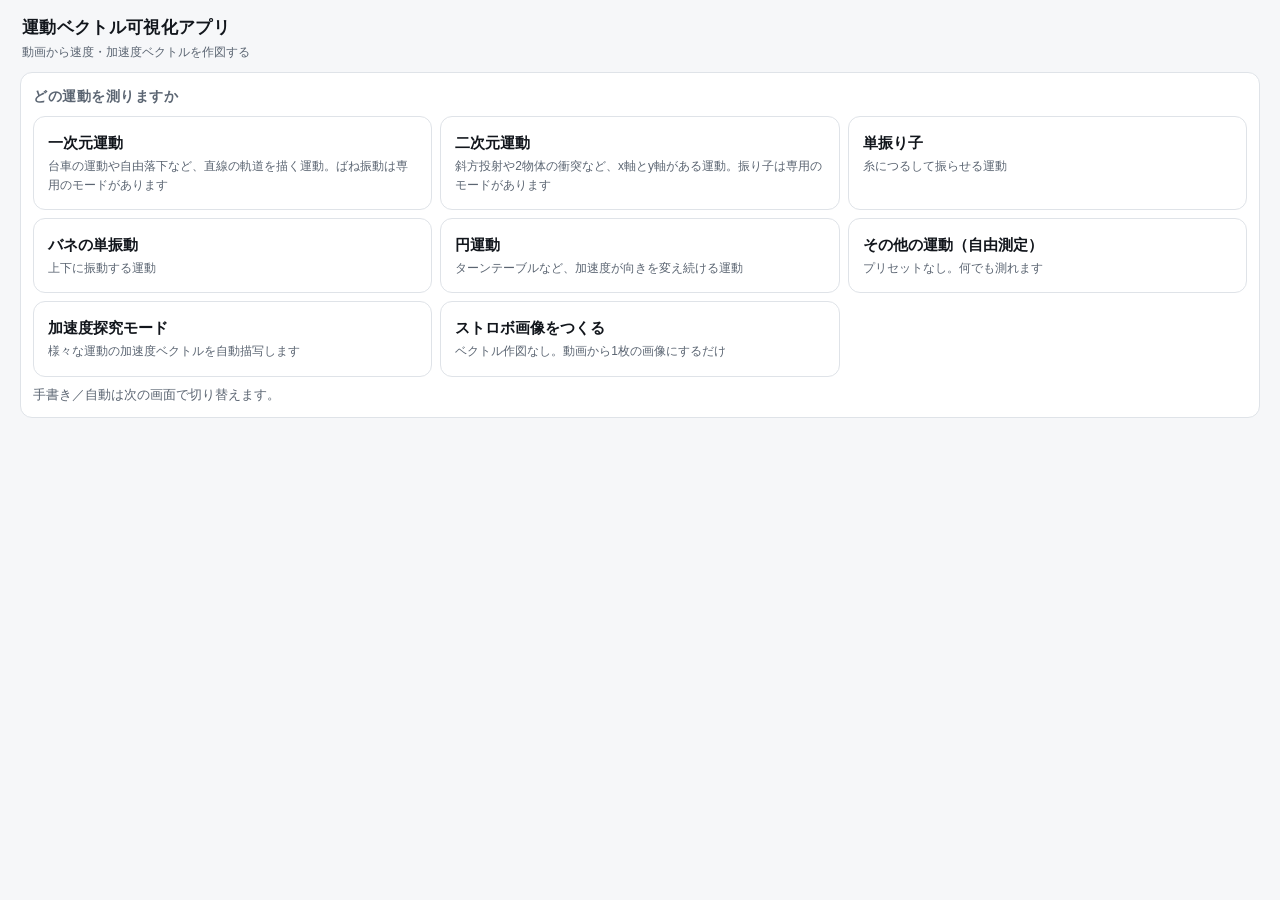
==== commit 29046714: "貼り付くブロックを薄くし、手で打つを「もう一つの道」に格上げした 【スマホの画面を取り戻す】48% → 42%（帯を含んだうえで） ・ステップの帯を貼り付くブロックの中へ。横の列に置いていたら、少しス" ====
--- a/index.html
+++ b/index.html
@@ -100,12 +100,23 @@
   <div class="col-main">
   <div class="card pred-strip hide" id="predStrip"></div>
 
+  <!-- ★ ステップの帯は貼り付くブロックの中に置くこと。★
+       横の列に置いていたら、少しスクロールしただけで貼り付いたキャンバスの
+       裏へ回って見えなくなっていた（実機のスクリーンショットで判明）。
+       いまどこにいるかを示すものが、作業を始めた瞬間に消えていた。 -->
+  <div class="card" id="stepNavCard">
+    <div class="stepnav" id="stepNav"></div>
+  </div>
+
   <div class="card" id="stageCard">
     <div id="stage">
       <video id="vid" playsinline muted class="hide"></video>
       <canvas id="cv"></canvas>
       <canvas id="loupe" width="260" height="260"></canvas>
       <div id="hint">画面をタップで打点／長押しでルーペ</div>
+      <!-- コマ番号は画面の中へ重ねる。独立した行にすると、貼り付くブロックの
+           高さをそのぶん食う（下の操作カードが押し下げられる） -->
+      <div id="frameTag">コマ 0 / 0</div>
     </div>
     <!-- ルーペの逃げ場。キャンバスの中に指と重ならない場所が取れないときは
          こちらに出す。色選択では常にここを使い、拾っている色も並べて見せる。 -->
@@ -113,52 +124,40 @@
       <div id="loupeSlot"></div>
       <div class="grow sub" id="loupeInfo"></div>
     </div>
-    <canvas id="tl"></canvas>
-    <div class="row between labels">
-      <span class="mono" id="frameLabel">コマ 0 / 0</span>
-      <span class="mono sub" id="timeLabel">t = 0.000 s</span>
-    </div>
-    <div class="row tight spaced-sm">
-      <button id="fitTrack" class="grow">軌道に合わせる</button>
-      <button id="fitAll" class="ghost">全体</button>
-    </div>
-    <div class="sub mono spaced-sm" id="fitLabel">全体を表示中</div>
-  </div>
-
-  </div><!-- /col-main -->
-
-  <div class="col-side">
-  <div class="card" id="stepNavCard">
-    <div class="stepnav" id="stepNav"></div>
-    <div id="stepNow" class="hide"></div>
-  </div>
-
-  <div class="card card-tool">
-    <h2>コマを送る</h2>
-    <div class="sub spaced-sm">どのステップでもいつでも使えます。</div>
-    <div class="row tight">
-      <button id="prev10">≪ −10</button>
+    <!-- 1行に収める。狭い画面で折り返すと、そのぶん画面が削れる。
+         粗く飛ぶ（≪−10／+10≫）はシークバーと一緒にトリムのカードへ置いた。 -->
+    <div class="row tight spaced-sm" id="navRow">
       <button id="prev" class="grow">◀ 前</button>
       <button id="next" class="grow">次 ▶</button>
-      <button id="next10">+10 ≫</button>
-    </div>
-  </div>
-
+      <!-- 表示の切り替えは1つのボタンで交互に。2つ並べると、すぐ下の
+           トリムの「全区間に戻す」と「全体」が同じ言葉で2つ並ぶ -->
+      <button id="fitToggle" class="hide">軌道に寄せる</button>
+    </div>
+  </div>
+
+  </div><!-- /col-main -->
+
+  <div class="col-side">
   <div class="card card-tool" id="trimCard">
     <h2>1. 解析に使う区間を決める</h2>
-    <div class="sub spaced-sm">1-1 運動が始まるコマへ送って「ここを t=0 に」。
-      1-2 終わるコマへ送って「ここを終点に」。</div>
-    <div class="row tight">
+    <div class="sub spaced-sm">運動が始まるコマへ送って「ここを t=0 に」、
+      終わるコマへ送って「ここを終点に」。</div>
+    <!-- シークバーはここに置く。粗く飛ぶのがこのバーの唯一の仕事で、
+         それが要るのはこのステップだけ。338コマの動画では区間が幅の 9% に
+         潰れて使い物にならないので、区間が決まったらその周りへ引き伸ばす。 -->
+    <canvas id="tl"></canvas>
+    <div class="row tight spaced-sm">
+      <button id="prev10" class="grow">≪ −10 コマ</button>
+      <button id="next10" class="grow">+10 コマ ≫</button>
+    </div>
+    <div class="row tight spaced-sm">
       <button id="setIn" class="grow">ここを t=0 に</button>
       <button id="setOut" class="grow">ここを終点に</button>
-      <button id="resetTrim" class="ghost">全体</button>
     </div>
     <div class="row tight spaced-sm">
       <button id="gotoIn" class="grow">⇤ t=0 へ</button>
       <button id="gotoOut" class="grow">終点へ ⇥</button>
-    </div>
-    <div class="row spaced-sm">
-      <label class="chk"><input type="checkbox" id="limitTrim"> この区間だけを表示する</label>
+      <button id="resetTrim" class="ghost">全区間に戻す</button>
     </div>
     <div class="sub mono spaced" id="trimLabel"></div>
     <div class="sub">余計な前後（手で押している区間、バウンド後など）を先に切り落とします。追跡・背景推定より前に確定させる設計です。</div>
@@ -166,7 +165,8 @@
 
   <div class="card card-tool" id="markCard">
     <h2>2. 追う色を決める</h2>
-    <div class="sub spaced-sm">2-1 追いたいシールをタップしてください。タップしたあと指でずらして微調整できます。</div>
+    <div class="sub spaced-sm">追いたいシールをタップしてください。タップしたあと指でずらして微調整できます。
+      <b>手で打つ場合は飛ばして構いません。</b></div>
     <div class="row tight">
       <button id="pickColor" class="primary grow">追う色を指定</button>
       <button id="pickMarker" class="grow" title="カメラが動いてしまったときの補正用です。動かない場所（机や壁）に貼ったシールを指定すると、そのシールが動いたぶんを全部の点から差し引きます。三脚で固定できていれば使わなくて構いません。">固定マーカーを指定<span class="note-mark">※</span></button>
@@ -191,7 +191,8 @@
   </div>
 
   <div class="card card-tool" id="trackCard">
-    <h2>3. 自動で追跡する</h2>
+    <h2>3. 座標を取る</h2>
+    <div class="lead-sm">A　色で自動追跡する</div>
     <div class="row tight">
       <button id="runTrack" class="primary grow">自動追跡を実行</button>
       <button id="clearTrack" class="ghost">結果を消す</button>
@@ -224,20 +225,34 @@
       <input type="range" id="satMin" min="5" max="90" value="35">
     </div>
     <div class="sub">見つけられないときは<b>彩度の下限を下げる</b>、背景まで拾ってしまうときは<b>色相の幅を狭める</b>。</div>
+
+    <!-- ★ 手で打つは「自動追跡の保険」ではない。★
+         シールを貼れない対象（落ちる紙、水の流れ、人の動き）では、7回タップの
+         ほうが追跡の設定より速い。畳まず、Aと対等に並べる。 -->
+    <div class="or-split">または</div>
+    <div class="lead-sm">B　手で打つ（シールが貼れないとき）</div>
+    <div class="sub spaced-sm">打つコマはアプリが決めて順に連れて行きます。
+      <b>タップするだけで等間隔になります。</b></div>
+    <div class="slider spaced-sm">
+      <label>打つ点の数 <span class="mono" id="punchCountVal">7 点</span></label>
+      <input type="range" id="punchCount" min="3" max="20" value="7">
+    </div>
+    <div class="sub mono spaced-sm" id="punchPlan"></div>
+    <div class="row tight spaced-sm">
+      <button id="punchStart" class="grow">打ち始める</button>
+      <button id="punchStop" class="ghost hide">やめる</button>
+      <button id="punchBack" class="ghost hide">1つ戻る</button>
+    </div>
+    <div class="sub spaced-sm" id="punchInfo"></div>
   </div>
 
   <details class="card card-tool" id="pointCard">
-    <summary>手で打つ（自動追跡がうまくいかないとき）</summary>
+    <summary>点の手直し</summary>
     <div class="row tight">
       <button id="delCur" class="grow">このコマの点を消す</button>
       <button id="undo" class="grow">直前を取り消す</button>
       <button id="clearAll" class="ghost">全消去</button>
     </div>
-    <div class="row spaced">
-      <label class="chk"><input type="checkbox" id="autoAdv" checked> 打点したら
-        <input type="number" id="advStep" value="2" min="1" max="60"> コマ進む</label>
-    </div>
-    <div class="sub">この自動送りが、手動打点の<b>等間隔を保証しています</b>。切ると Δt が不揃いになります。</div>
     <div class="row tight spaced">
       <button id="halveStep" class="grow">間を埋める（点を倍にする）</button>
       <button id="cancelFill" class="ghost hide">やめる</button>
--- a/css/app.css
+++ b/css/app.css
@@ -24,8 +24,21 @@
       font-size:12px; padding:4px 8px; border-radius:6px;
       pointer-events:none; transition:opacity .5s;}
 #hint.fade{opacity:0;}
-#tl{display:block; width:100%; height:52px; touch-action:none; margin-top:6px;}
-.labels{margin-top:2px;}
+/* シークバーはトリムのカードの中。粗く飛ぶのがこのバーの唯一の仕事 */
+#tl{display:block; width:100%; height:52px; touch-action:none; margin:0 0 8px;}
+
+/* コマ番号は画面に重ねる（高さを食わない）。作図中は意味が無いので消す */
+#frameTag{position:absolute; left:8px; bottom:8px; z-index:4;
+          background:rgba(0,0,0,.55); color:#fff;
+          font:12px ui-monospace,monospace; padding:3px 7px; border-radius:6px;
+          pointer-events:none; white-space:nowrap;}
+body.drawing #frameTag, body.drawing #navRow{display:none;}
+
+/* 座標を取る：A（自動追跡）と B（手で打つ）の区切り */
+.or-split{display:flex; align-items:center; gap:10px; margin:16px 0 10px;
+          font-size:12px; color:var(--sub);}
+.or-split::before, .or-split::after{content:''; flex:1; height:1px; background:var(--line);}
+.lead-sm{font-size:13px; font-weight:700; margin-bottom:6px;}
 
 /* 予測ステップ */
 .pred-q{margin-bottom:12px;}
@@ -51,24 +64,21 @@
 ul.ideas{margin:6px 0 10px -8px; padding-left:20px; columns:2; font-size:13px; color:var(--sub);}
 ul.ideas li{margin:2px 0; break-inside:avoid;}
 
-/* ===== ステップの帯（1〜6） ===== */
-#stepNavCard{padding:8px 10px;}
-.stepnav{display:flex; gap:4px; flex-wrap:wrap;}
-.stepnav .step{display:flex; align-items:center; gap:4px; min-height:34px; padding:0 9px;
+/* ===== ステップの帯（1〜6） =====
+   貼り付くブロックの中に置くので、余白は詰める */
+#stepNavCard{padding:7px 9px; margin-bottom:8px;}
+.stepnav{display:flex; gap:4px; flex-wrap:wrap; align-items:center;}
+/* 済んだ段と先の段は番号だけの丸。いまやる段だけが言葉を持つ。
+   6つとも言葉付きにすると狭い画面で3行に折り返し、帯だけで 138px 使う */
+.stepnav .step{display:flex; align-items:center; justify-content:center; gap:5px;
+               min-height:32px; min-width:32px; padding:0 8px;
                font-size:12px; border-radius:999px; background:#eef1f5; color:var(--sub);
                border:1px solid transparent; white-space:nowrap;}
 .stepnav .step b{font-size:13px;}
-.stepnav .step.now{background:var(--accent); color:#fff; font-weight:700;}
+.stepnav .step.now{background:var(--accent); color:#fff; font-weight:700; padding:0 12px;}
+.stepnav .step.now .step-lead{font-size:12px;}
 .stepnav .step.ok{background:#e6f4ec; color:var(--ok); border-color:#bde0cd;}
-.stepnav .step.ok b::after{content:'✓'; margin-left:2px;}
-/* いまやること。番号の色だけでは最初の1手へ向かう動線にならないので、
-   1行だけ押せる形で出す。全部済んだら消える（steps.js 側） */
-#stepNow{margin-top:8px;}
-.stepnow-btn{display:block; width:100%; text-align:left; min-height:40px; padding:0 12px;
-             font-size:13px; border-radius:10px; border:1px dashed var(--line);
-             background:#f6f9fe; color:var(--sub);}
-.stepnow-btn b{color:var(--ink);}
-.stepnow-btn:active{background:#eaf1fb;}
+.stepnav .step.ok b::after{content:'✓'; margin-left:1px; font-size:11px;}
 
 /* 畳めるカード（手で打つ／教師用のモード） */
 details.card > summary{font-size:14px; font-weight:700; cursor:pointer; list-style:none;}
